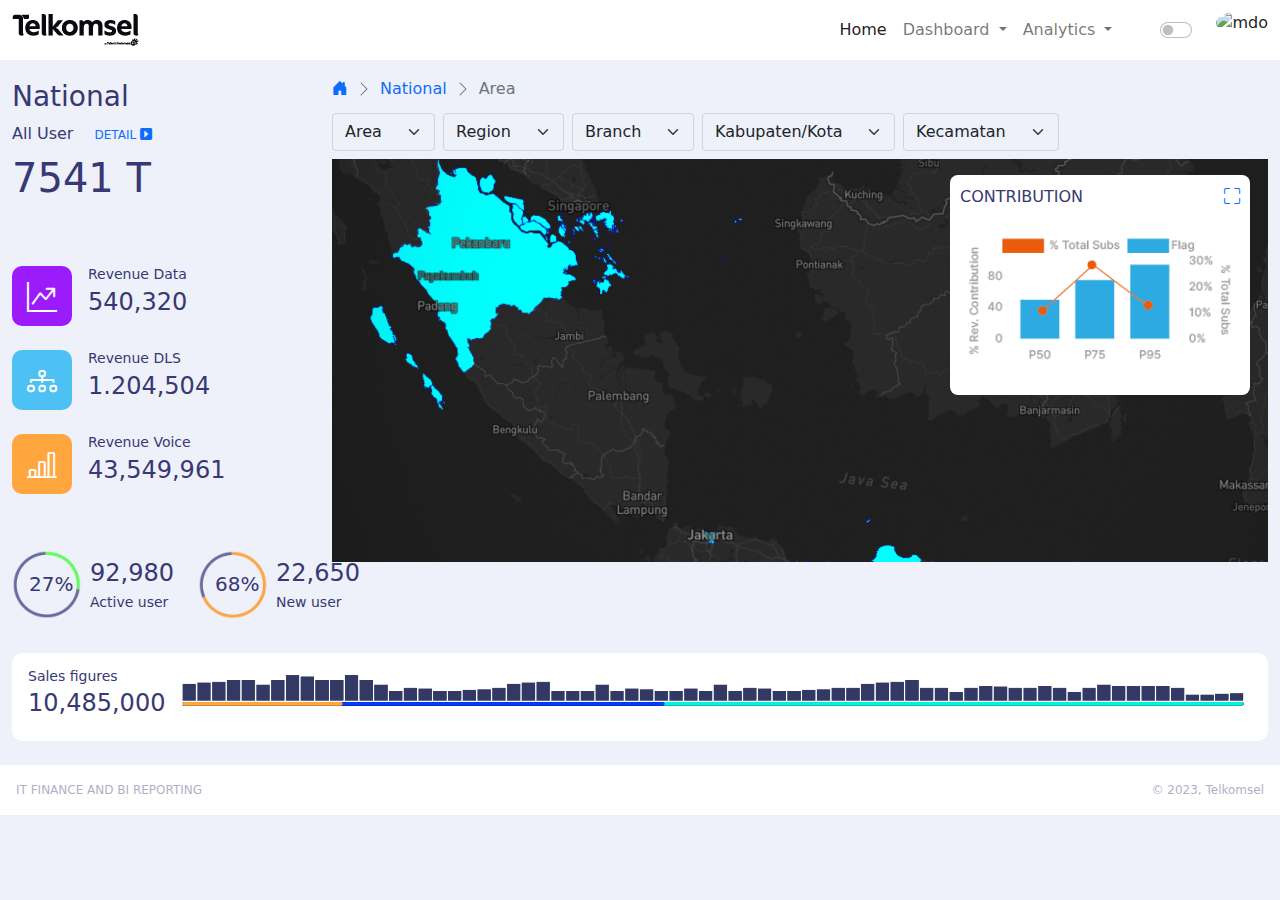
==== index.html @ 68d1e878 "add select" ====
<!DOCTYPE html>
<html lang="en">
  <head>
    <meta charset="UTF-8" />
    <meta http-equiv="X-UA-Compatible" content="IE=edge" />
    <meta name="viewport" content="width=device-width, initial-scale=1.0" />

    <!-- Favicon -->
    <link rel="shortcut icon" href="assets/media/image/favicon.png"/>

    <!-- Bootstrap 5 -->
    <link href="assets/css/bootstrap.min.css" rel="stylesheet"/>

    <!-- Bootstrap Icon -->
    <link rel="stylesheet" href="https://cdn.jsdelivr.net/npm/bootstrap-icons@1.10.5/font/bootstrap-icons.css">

    <!-- Custom css -->
    <link rel="stylesheet" href="assets/css/custom.css" />

    <title>HRC Dashboard - Telkomsel</title>
  </head>

  <body>

  <!-- Header & Navigation -->
  <div class="container-fluid px-0 main-header fixed-top">
  <nav class="navbar navbar-expand navbar-light bg-light" aria-label="navbar large">
    <div class="container-fluid d-grid gap-3 align-items-center" style="grid-template-columns: 1fr 2fr;">
      <div class="d-flex align-items-center col-lg-4 mb-2 mb-lg-0 link-body-emphasis text-decoration-none">
      <a class="navbar-brand" href="#">
        <img class="logo bg bg-dark putih" src="assets/images/tsel_logo-dark.png">
        <img class="logo bg bg-light hitam" src="assets/images/tsel_logo-light.png">
      </a>
    </div>
        <button
                  class="navbar-toggler"
                  type="button"
                  data-bs-toggle="collapse"
                  data-bs-target="#navbarNavDropdown"
                  aria-controls="navbarNavDropdown"
                  aria-expanded="false"
                  aria-label="Toggle navigation"
                >
                  <span class="navbar-toggler-icon"></span>
                </button>
        <div class="d-flex align-items-right">
        <div class="collapse navbar-collapse" id="navbarNavDropdown">
          <ul class="navbar-nav justify-content-end flex-grow-1 pe-3">
            <li class="nav-item">
              <a class="nav-link active" aria-current="page" href="#">Home</a>
            </li>
            <li class="nav-item dropdown">
              <a class="nav-link dropdown-toggle" href="#" role="button" data-bs-toggle="dropdown" aria-expanded="false">
               Dashboard
              </a>
              <ul class="dropdown-menu">
                <li><a class="dropdown-item" href="#">Dashboard Menu 01</a></li>
                <li><a class="dropdown-item" href="#">Dashboard Menu 02</a></li>
                <li><a class="dropdown-item" href="#">Dashboard Menu 03</a></li>
              </ul>
            </li>
            <li class="nav-item dropdown">
              <a class="nav-link dropdown-toggle" href="#" role="button" data-bs-toggle="dropdown" aria-expanded="false">
               Analytics
              </a>
              <ul class="dropdown-menu">
                <li><a class="dropdown-item" href="#">Analytics Menu 01</a></li>
                <li><a class="dropdown-item" href="#">Analytics Menu 02</a></li>
                <li><a class="dropdown-item" href="#">Analytics Menu 03</a></li>
              </ul>
            </li>
          </ul>
        </div>
        <div class="form-check form-switch ms-4 mt-2 me-3">
          <input
            class="form-check-input"
            type="checkbox"
            id="lightSwitch"
          />
        </div>
        <div class="flex-shrink-0 dropdown">
          <a href="#" class="d-block link-dark text-decoration-none dropdown-toggle my-dropdown-toggle" data-bs-toggle="dropdown" aria-expanded="false">
            <img src="https://github.com/mdo.png" alt="mdo" width="32" height="32" class="rounded-circle">
          </a>
          <ul class="dropdown-menu text-small shadow user-drop">
            <li><a class="dropdown-item" href="#">Settings</a></li>
            <li><a class="dropdown-item" href="#">Profile</a></li>
            <li><hr class="dropdown-divider"></li>
            <li><a class="dropdown-item" href="#">Sign out</a></li>
          </ul>
        </div>

        </div>
      </div>
      </nav>
    </div>

    <!-- Content -->
    <div class="container-fluid mt-5">
      <div class="row">

        <!-- left -->
        <div class="col-md-3">
          <div class="mb-5">
            <div class="mb-2"><h3>National</h3></div>
            <div>All User
              <span class="ms-3 detail-link text-uppercase text-muted"><a href="#">detail <i class="bi bi-caret-right-square-fill"></i></span></a></span>
            </div>
            <div class="mt-2"><h1>7541 T</h1></div>
          </div>

          <div>
            <div class="d-flex align-items-center text-body-secondary pt-3 mb-2">
              <div  class="b-icon-purple">
                <i class="bi bi-graph-up-arrow"></i>
              </div>
              <div class="ms-3 ">
              <p class="mb-1 small lh-sm">
               Revenue Data
              </p>
              <span class="d-block text-gray-dark">
                <h4>540,320</h4>
              </span>
              </div>
            </div>

            <div class="d-flex align-items-center text-body-secondary pt-3 mb-2">
              <div  class="b-icon-lightblue">
                <i class="bi bi-diagram-3"></i>
              </div>
              <div class="ms-3 ">
              <p class="mb-1 small lh-sm">
               Revenue DLS
              </p>
              <span class="d-block text-gray-dark">
                <h4>1.204,504</h4>
              </span>
              </div>
            </div>

            <div class="d-flex align-items-center text-body-secondary pt-3 mb-2">
              <div  class="b-icon-orange">
                <i class="bi bi-bar-chart-line"></i>
              </div>
              <div class="ms-3 ">
              <p class="mb-1 small lh-sm">
               Revenue Voice
              </p>
              <span class="d-block text-gray-dark">
                <h4>43,549,961</h4>
              </span>
              </div>
            </div>

            <!-- chart class masih inline karena nanti di repllace sama chart.js ya -->
            <div class="d-inline-flex align-items-center text-body-secondary pt-5">
              <div class="d-flex">
                <div class="cw-70">
                  <div>
                  <img src="assets/images/bg-pie01.png" width="100%">
                  </div>
                  <div style="position: relative; top: -50px; left: 17px; font-size: 20px;">
                  27%
                </div>
                </div>
                <div class="ms-2 mt-2"><h4 class="mb-1 lh-sm">92,980</h4> <p class="small">Active user</p></div>
              </div>
              <div class="d-flex ms-4">
                <div class="cw-70">
                  <div>
                  <img src="assets/images/bg-pie02.png" width="100%">
                  </div>
                  <div style="position: relative; top: -50px; left: 17px; font-size: 20px;">
                    68%
                </div>
                </div>
                <div class="ms-2 mt-2"><h4 class="mb-1 lh-sm">22,650</h4> <p class="small">New user</p></div>
              </div>
            </div>

          </div>

        </div>

        <!-- right -->
        <div class="col-md-9">
          <div class="mt-0">
            <nav aria-label="breadcrumb">
              <ol class="breadcrumb breadcrumb-chevron">
                <li class="breadcrumb-item">
                  <a class="link-body-emphasis" href="#">
                    <i class="bi bi-house-door-fill"></i>
                  </a>
                </li>
                <li class="breadcrumb-item">
                  <a class="link-body-emphasis fw-semibold text-decoration-none" href="#">National</a>
                </li>
                <li class="breadcrumb-item active" aria-current="page">
                  Area
                </li>
              </ol>
            </nav>
          </div>
          <div>
            <!-- Select Filter-->
            <div class="d-inline-flex mb-2">
                  <div class="ms-0">
                  <select class="form-select bg-dark" id="selectArea">
                      <option>Area</option>
                      <option>Area 1</option>
                      <option>Area 2</option>
                      <option>Area 3</option>
                      <option>Area 4</option>
                  </select>
                  </div>
                  <div class="ms-2">
                    <select class="form-select bg-dark" id="selectRegion">
                        <option>Region</option>
                        <option>Region 1</option>
                        <option>Region 2</option>
                        <option>Region 3</option>
                        <option>Region 4</option>
                    </select>
                    </div>
                  <div class="ms-2">
                  <select class="form-select bg-dark" id="selectBranch">
                      <option>Branch</option>
                      <option>Branch 1</option>
                      <option>Branch 2</option>
                      <option>Branch 3</option>
                      <option>Branch 4</option>
                  </select>
                  </div>
                  <div class="ms-2">
                    <select class="form-select bg-dark" id="selectKabupaten">
                        <option>Kabupaten/Kota</option>
                        <option>Kabupaten/Kota 1</option>
                        <option>Kabupaten/Kota 2</option>
                        <option>Kabupaten/Kota 3</option>
                        <option>Kabupaten/Kota 4</option>
                    </select>
                    </div>
                  <div class="ms-2">
                  <select class="form-select bg-dark" id="selectKecamatan">
                      <option>Kecamatan</option>
                      <option>Kecamatan 1</option>
                      <option>Kecamatan 2</option>
                      <option>Kecamatan 3</option>
                      <option>Kecamatan 4</option>
                  </select>
                  </div>
            </div>
            <div>
            <img src="assets/images/map-example.jpg" width="100%" >
            </div>
            
            <div class="card-over-map bg bg-dark">
              <div class="d-flex justify-content-between mb-3">
                  <div>
                    CONTRIBUTION
                  </div>
                  <div>
                      <a href="#" data-bs-toggle="modal" data-bs-target="#viewpopup">
                        <i class="bi bi-fullscreen"></i>
                      </a>
                  </div>
              </div>
              <div>
              <img src="assets/images/chart-contribution-01.png" style="width: 100%;">
              </div>
          </div>
          </div>
        </div>

        <!-- bottom -->
        <div class="col-md-12">
          <div class="d-flex mt-4 px-3 box bg-dark">
            <div>
              <p class="mb-1 small lh-sm">
               Sales figures
              </p>
              <span class="d-block text-gray-dark">
                <h4>10,485,000</h4>
            </div>
            <div class="ms-2">
              <img src="assets/images/bg-bar01.png" width="100%">
            </div>
          </div>
        </div>
      </div>
    </div>

    <!--Footer -->
      <div class="container-fluid px-0 footer-bg bg-dark">
        <footer class="d-flex flex-wrap justify-content-between align-items-center px-3 py-3 my-4">
          <div class="col-md-4 d-flex align-items-center">
            <span class="mb-3 mb-md-0 small copyright-text">IT FINANCE AND BI REPORTING</span>
          </div>
          <div class="col-md-4 justify-content-end d-flex">
            <span class="mb-3 mb-md-0 small copyright-text">&copy; 2023, Telkomsel</span>
          </div>
        </footer>
      </div>

      <!-- popup content contribution -->
      <div class="modal" id="viewpopup">
        <div class="modal-dialog modal-dialog-centered">
          <div class="modal-content">
      
            <!-- Modal Header -->
            <div class="modal-header bg bg-dark fs-2">
              <h4 class="modal-title">CONTRIBUTION</h4>
              <a href="#" data-bs-dismiss="modal" class="text-muted"><i class="bi bi-x-circle"></i></a>
            </div>
      
            <!-- Modal body -->
            <div class="modal-body bg bg-dark">
              <img src="assets/images/chart-contribution-01.png" style="width: 100%;">
            </div>
      
          </div>
        </div>
      </div>



    <!-- Bootstrap bundle -->
    <script src="assets/js/bootstrap.bundle.min.js"></script>

    <!-- Light Switch -->
    <script src="assets/js/switch.js"></script>
  </body>
</html>
---- assets/css/custom.css ----
#lightSwitch {
  transform: scale(1);
}

.text-dark {
  color: #383874 !important;
}

.detail-link {
  font-size: 12px;
}

.detail-link a {
  text-decoration: none !important;
}

.bg.bg-light {
  background-color: #ffffff !important;
  color: #383874;
}

.bg.bg-dark {
  background-color: #191932  !important;
  color: #ffffff;
}


.logo.bg-light.putih {
  display: none;
  background-color: #191932 !important;
}

.logo.bg-dark.hitam {
  display: none;
  background-color: #ffffff !important;
}

.box.bg-light {
  background-color: #ffffff !important;
  border-radius: 10px;
  padding: 15px;
  color: #383874;
}

.box.bg-dark {
  background-color: #191932 !important;
  border-radius: 10px;
  padding: 15px;
  color: #ffffff;
}

.main-header .navbar-light {
  background: #ffffff !important;
}

.main-header .navbar-dark {
  background: #191932 !important;
}

.mt-5 {
  margin-top: 80px !important;
}

.bg-dark {
  background-color: #05050F !important;
}

.bg-light {
  background-color: #EEF0FA !important;
}

.my-dropdown-toggle::after {
  content: none;
}

.map-container {
  max-height: 230px;
}

.form-select.bg-dark {
  border-color: #383874 !important;
  color: #ffffff;
}

.modal-header {
  border-bottom: 1px #393B4C;
}

.modal {
  background-color: rgba(0,0,0,0.4);
}

.card-over-map {
  width: 300px;
  height: 220px;
  position: absolute;
  padding: 10px;
  border-color: #393B4C;
  border-radius: 8px;
  right: 30px;
  top: 175px;
}

.user-drop {
  min-width: 9rem;
  margin-left: -110px;
}

.breadcrumb-chevron {
  --bs-breadcrumb-divider: url("data:image/svg+xml,%3Csvg xmlns='http://www.w3.org/2000/svg' width='16' height='16' fill='%236c757d'%3E%3Cpath fill-rule='evenodd' d='M4.646 1.646a.5.5 0 0 1 .708 0l6 6a.5.5 0 0 1 0 .708l-6 6a.5.5 0 0 1-.708-.708L10.293 8 4.646 2.354a.5.5 0 0 1 0-.708z'/%3E%3C/svg%3E");
  gap: .5rem;
}
.breadcrumb-chevron .breadcrumb-item {
  display: flex;
  gap: inherit;
  align-items: center;
  padding-left: 0;
  line-height: 1;
}
.breadcrumb-chevron .breadcrumb-item::before {
  gap: inherit;
  float: none;
  width: 1rem;
  height: 1rem;
}

.breadcrumb-custom .breadcrumb-item {
  position: relative;
  flex-grow: 1;
  padding: .75rem 3rem;
}
.breadcrumb-custom .breadcrumb-item::before {
  display: none;
}
.breadcrumb-custom .breadcrumb-item::after {
  position: absolute;
  top: 50%;
  right: -25px;
  z-index: 1;
  display: inline-block;
  width: 50px;
  height: 50px;
  margin-top: -25px;
  content: "";
  background-color: var(--bs-tertiary-bg);
  border-top-right-radius: .5rem;
  box-shadow: 1px -1px var(--bs-border-color);
  transform: scale(.707) rotate(45deg);
}
.breadcrumb-custom .breadcrumb-item:first-child {
  padding-left: 1.5rem;
}
.breadcrumb-custom .breadcrumb-item:last-child {
  padding-right: 1.5rem;
}
.breadcrumb-custom .breadcrumb-item:last-child::after {
  display: none;
}

.b-icon-purple {
  width: 60px;
  height: 60px;
  background: #9B1BFA;
  padding: 10px;
  border-radius: 10px;
  font-size: 30px;
  text-align: center;
  color: #ffffff;
}

.b-icon-lightblue {
  width: 60px;
  height: 60px;
  background: #4DC0F4;
  padding: 10px;
  border-radius: 10px;
  font-size: 30px;
  text-align: center;
  color: #ffffff;
}

.b-icon-orange {
  width: 60px;
  height: 60px;
  background: #FFA63F;
  padding: 10px;
  border-radius: 10px;
  font-size: 30px;
  text-align: center;
  color: #ffffff;
}

.cw-70 {
  width: 70px;
  height: 70px;
}

.footer-bg.bg-light {
  background-color: #ffffff !important;
  color: #383874;
}

.footer-bg.bg-dark {
  background-color: #191932  !important;
  color: #ffffff;
}

.copyright-text {
  font-size: 12px;
  opacity: 0.4;
}
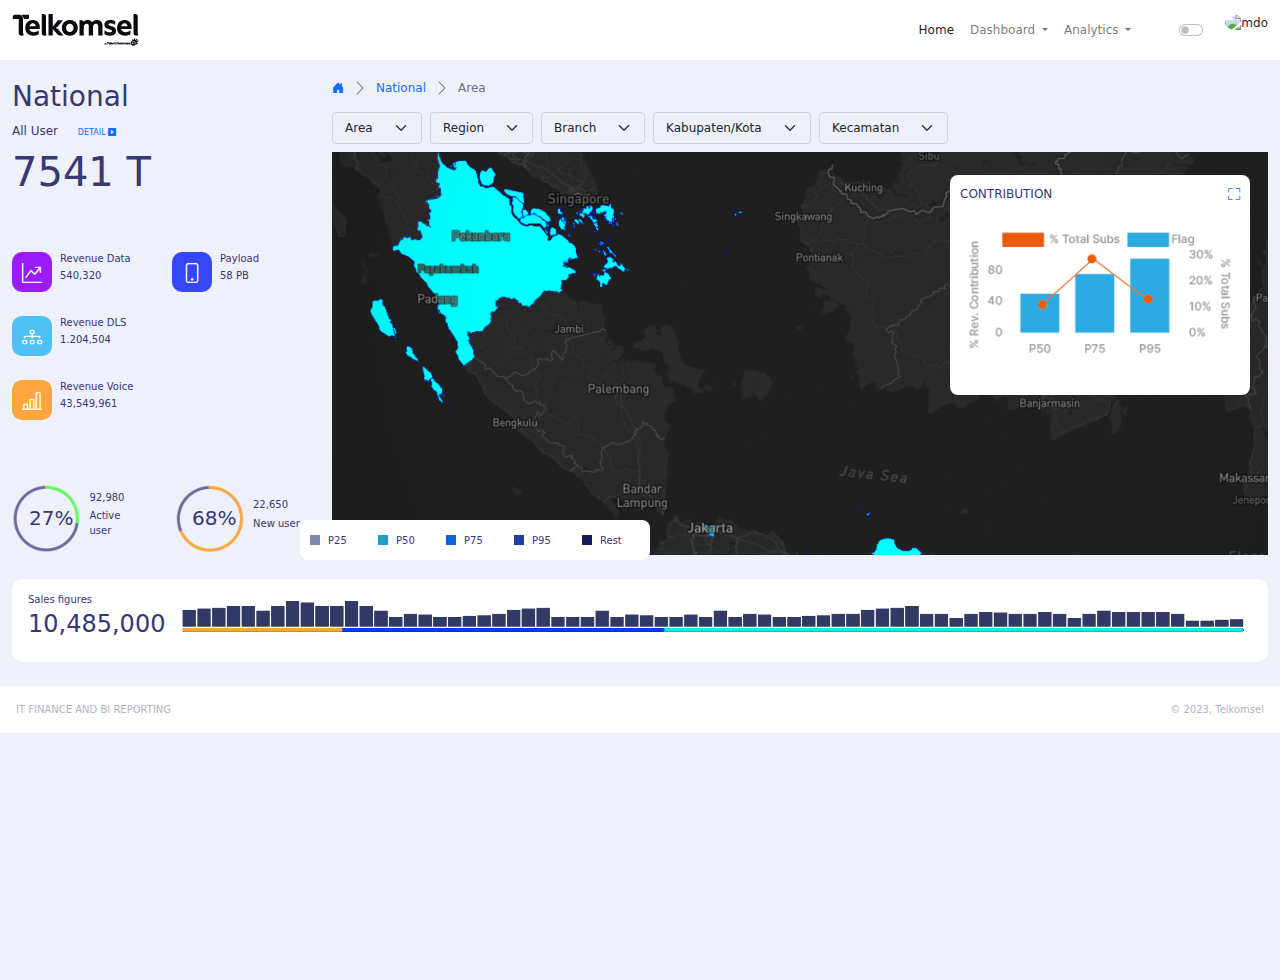
==== commit 116fb57e: "update index" ====
--- a/index.html
+++ b/index.html
@@ -6,13 +6,13 @@
     <meta name="viewport" content="width=device-width, initial-scale=1.0" />
 
     <!-- Favicon -->
-    <link rel="shortcut icon" href="assets/media/image/favicon.png"/>
+    <link rel="shortcut icon" href="assets/images/favicon.png"/>
 
     <!-- Bootstrap 5 -->
     <link href="assets/css/bootstrap.min.css" rel="stylesheet"/>
 
     <!-- Bootstrap Icon -->
-    <link rel="stylesheet" href="https://cdn.jsdelivr.net/npm/bootstrap-icons@1.10.5/font/bootstrap-icons.css">
+    <link rel="stylesheet" href="assets/css/bootstrap-icons.css">
 
     <!-- Custom css -->
     <link rel="stylesheet" href="assets/css/custom.css" />
@@ -100,7 +100,7 @@
       <div class="row">
 
         <!-- left -->
-        <div class="col-md-3">
+        <div class="col-lg-3 col-md-4">
           <div class="mb-5">
             <div class="mb-2"><h3>National</h3></div>
             <div>All User
@@ -109,52 +109,76 @@
             <div class="mt-2"><h1>7541 T</h1></div>
           </div>
 
-          <div>
-            <div class="d-flex align-items-center text-body-secondary pt-3 mb-2">
-              <div  class="b-icon-purple">
-                <i class="bi bi-graph-up-arrow"></i>
-              </div>
-              <div class="ms-3 ">
-              <p class="mb-1 small lh-sm">
-               Revenue Data
-              </p>
-              <span class="d-block text-gray-dark">
-                <h4>540,320</h4>
-              </span>
-              </div>
-            </div>
-
-            <div class="d-flex align-items-center text-body-secondary pt-3 mb-2">
-              <div  class="b-icon-lightblue">
-                <i class="bi bi-diagram-3"></i>
-              </div>
-              <div class="ms-3 ">
-              <p class="mb-1 small lh-sm">
-               Revenue DLS
-              </p>
-              <span class="d-block text-gray-dark">
-                <h4>1.204,504</h4>
-              </span>
-              </div>
-            </div>
-
-            <div class="d-flex align-items-center text-body-secondary pt-3 mb-2">
-              <div  class="b-icon-orange">
-                <i class="bi bi-bar-chart-line"></i>
-              </div>
-              <div class="ms-3 ">
-              <p class="mb-1 small lh-sm">
-               Revenue Voice
-              </p>
-              <span class="d-block text-gray-dark">
-                <h4>43,549,961</h4>
-              </span>
-              </div>
-            </div>
-
+              <div class="row">
+                <div class="col-md-6">
+                
+                <div class="d-flex align-items-center text-body-secondary pt-2 mb-3">
+                  <div  class="b-icon-purple">
+                    <i class="bi bi-graph-up-arrow"></i>
+                  </div>
+                  <div class="ms-2 ">
+                  <p class="mb-1 small lh-sm">
+                   Revenue Data
+                  </p>
+                  <span class="d-block text-gray-dark">
+                    <h5>540,320</h5>
+                  </span>
+                  </div>
+                </div>
+    
+                <div class="d-flex align-items-center text-body-secondary pt-2 mb-3">
+                  <div  class="b-icon-lightblue">
+                    <i class="bi bi-diagram-3"></i>
+                  </div>
+                  <div class="ms-2 ">
+                  <p class="mb-1 small lh-sm">
+                   Revenue DLS
+                  </p>
+                  <span class="d-block text-gray-dark">
+                    <h5>1.204,504</h5>
+                  </span>
+                  </div>
+                </div>
+    
+                <div class="d-flex align-items-center text-body-secondary pt-2 mb-3">
+                  <div  class="b-icon-orange">
+                    <i class="bi bi-bar-chart-line"></i>
+                  </div>
+                  <div class="ms-2 ">
+                  <p class="mb-1 small lh-sm">
+                   Revenue Voice
+                  </p>
+                  <span class="d-block text-gray-dark">
+                    <h5>43,549,961</h5>
+                  </span>
+                  </div>
+                </div>
+
+                </div>
+
+                <div class="col-md-6">
+
+                <div class="d-flex align-items-center text-body-secondary pt-2 mb-3">
+                  <div  class="b-icon-blue">
+                    <i class="bi bi-phone"></i>
+                  </div>
+                  <div class="ms-2 ">
+                  <p class="mb-1 small lh-sm">
+                   Payload
+                  </p>
+                  <span class="d-block text-gray-dark">
+                    <h5>58 PB</h5>
+                  </span>
+                  </div>
+                </div>
+
+              </div>
+
+              </div>
+            
+            <div class="rev-content pt-5">
             <!-- chart class masih inline karena nanti di repllace sama chart.js ya -->
-            <div class="d-inline-flex align-items-center text-body-secondary pt-5">
-              <div class="d-flex">
+              <div class="d-flex align-items-center text-body-secondary ">
                 <div class="cw-70">
                   <div>
                   <img src="assets/images/bg-pie01.png" width="100%">
@@ -163,9 +187,9 @@
                   27%
                 </div>
                 </div>
-                <div class="ms-2 mt-2"><h4 class="mb-1 lh-sm">92,980</h4> <p class="small">Active user</p></div>
-              </div>
-              <div class="d-flex ms-4">
+                <div class="ms-2 mt-2"><h5 class="mb-1 lh-sm">92,980</h5> <p class="small">Active user</p></div>
+              </div>
+              <div class="d-flex align-items-center text-body-secondary">
                 <div class="cw-70">
                   <div>
                   <img src="assets/images/bg-pie02.png" width="100%">
@@ -174,16 +198,15 @@
                     68%
                 </div>
                 </div>
-                <div class="ms-2 mt-2"><h4 class="mb-1 lh-sm">22,650</h4> <p class="small">New user</p></div>
-              </div>
-            </div>
+                <div class="ms-2 mt-2"><h5 class="mb-1 lh-sm">22,650</h5> <p class="small">New user</p></div>
+              </div>
 
           </div>
 
         </div>
 
         <!-- right -->
-        <div class="col-md-9">
+        <div class="col-lg-9 col-md-8">
           <div class="mt-0">
             <nav aria-label="breadcrumb">
               <ol class="breadcrumb breadcrumb-chevron">
@@ -254,6 +277,7 @@
             <img src="assets/images/map-example.jpg" width="100%" >
             </div>
             
+            <!-- chart overlay -->
             <div class="card-over-map bg bg-dark">
               <div class="d-flex justify-content-between mb-3">
                   <div>
@@ -268,7 +292,37 @@
               <div>
               <img src="assets/images/chart-contribution-01.png" style="width: 100%;">
               </div>
-          </div>
+            </div>
+
+            <!-- legend map -->
+            <div class="legend-map legend-content bg bg-dark">
+              <div class="d-flex align-items-center text-body-secondary">
+                <div  class="legend-box-color" style="background-color: #8088ad;">
+                </div>
+                <span class="legend-text ms-2">P25</span>
+              </div>
+              <div class="d-flex align-items-center text-body-secondary">
+                <div  class="legend-box-color" style="background-color: #1d9fc9;">
+                </div>
+                <span class="legend-text ms-2">P50</span>
+              </div>
+              <div class="d-flex align-items-center text-body-secondary">
+                <div  class="legend-box-color" style="background-color: #1062da;">
+                </div>
+                <span class="legend-text ms-2">P75</span>
+              </div>
+              <div class="d-flex align-items-center text-body-secondary">
+                <div  class="legend-box-color" style="background-color: #263da7;">
+                </div>
+                <span class="legend-text ms-2">P95</span>
+              </div>
+              <div class="d-flex align-items-center text-body-secondary">
+                <div  class="legend-box-color" style="background-color: #131f54;">
+                </div>
+                <span class="legend-text ms-2">Rest</span>
+              </div>
+            </div>
+
           </div>
         </div>
 
--- a/assets/css/custom.css
+++ b/assets/css/custom.css
@@ -1,3 +1,16 @@
+html, body, .container{
+  height: 100%;
+}
+
+.small {
+  font-size: 12px;
+}
+
+.login-form {
+  width: 350px;
+  padding: 2rem 1rem 1rem;
+}
+
 #lightSwitch {
   transform: scale(1);
 }
@@ -99,6 +112,36 @@
   border-radius: 8px;
   right: 30px;
   top: 175px;
+}
+
+.legend-map {
+  width: 350px;
+  height: 40px;
+  position: absolute;
+  padding: 10px;
+  border-color: #393B4C;
+  border-radius: 8px;
+  right: 880px;
+  top: 630px;
+}
+
+.legend-content {
+  display: grid;
+  -webkit-box-pack: justify;
+  -ms-flex-pack: justify;
+  justify-content: space-between;
+  grid-gap: 10px;
+  grid-template-columns: 1fr 1fr 1fr 1fr 1fr;
+  margin: 0 auto;
+}
+
+.legend-box-color {
+  width: 10px;
+  height: 10px;
+}
+
+.legend-text {
+  font-size: 12px;
 }
 
 .user-drop {
@@ -157,6 +200,16 @@
   display: none;
 }
 
+.rev-content {
+  display: grid;
+  -webkit-box-pack: justify;
+  -ms-flex-pack: justify;
+  justify-content: space-between;
+  grid-gap: 30px;
+  grid-template-columns: 1fr 1fr;
+  margin: 0 auto;
+}
+
 .b-icon-purple {
   width: 60px;
   height: 60px;
@@ -190,6 +243,17 @@
   color: #ffffff;
 }
 
+.b-icon-blue {
+  width: 60px;
+  height: 60px;
+  background: #3547F9;
+  padding: 10px;
+  border-radius: 10px;
+  font-size: 30px;
+  text-align: center;
+  color: #ffffff;
+}
+
 .cw-70 {
   width: 70px;
   height: 70px;
@@ -210,3 +274,88 @@
   opacity: 0.4;
 }
 
+@media only screen and (max-width: 1366px) {
+  body {
+    font-size: 12px;
+  }
+  h5 {
+    font-size:x-small;
+  }
+  .small {
+    font-size: 10px;
+  }
+  .form-select {
+    font-size: 12px;
+  }
+  .detail-link {
+    font-size: 8px;
+  }
+  .b-icon-purple {
+    width: 40px;
+    height: 40px;
+    padding: 7px;
+    font-size: 20px;
+  }
+  
+  .b-icon-lightblue {
+    width: 40px;
+    height: 40px;
+    padding: 7px;
+    font-size: 20px;
+  }
+  
+  .b-icon-orange {
+    width: 40px;
+    height: 40px;
+    padding: 7px;
+    font-size: 20px;
+  }
+  
+  .b-icon-blue {
+    width: 40px;
+    height: 40px;
+    padding: 7px;
+    font-size: 20px;
+  }
+  .legend-map {
+    right: 630px;
+    top: 520px;
+  }
+  .legend-text {
+    font-size: 10px;
+  }
+  
+}
+
+@media only screen and (max-width: 1200px) {
+  body, a {
+    font-size: 10px;
+  }
+  .small {
+    font-size: 8px;
+  }
+  .form-select {
+    font-size: 10px;
+  }
+  h5 {
+    font-size:16px;
+  }
+  .detail-link {
+    font-size: 6px;
+  }
+  .rev-content {
+    grid-template-columns: 1fr;
+  }
+  .legend-map {
+    width: 300px;
+    height: 35px;
+    right: 515px;
+    top: 455px;
+  }
+  .legend-text {
+    font-size: 8px;
+  }
+  
+}
+
+
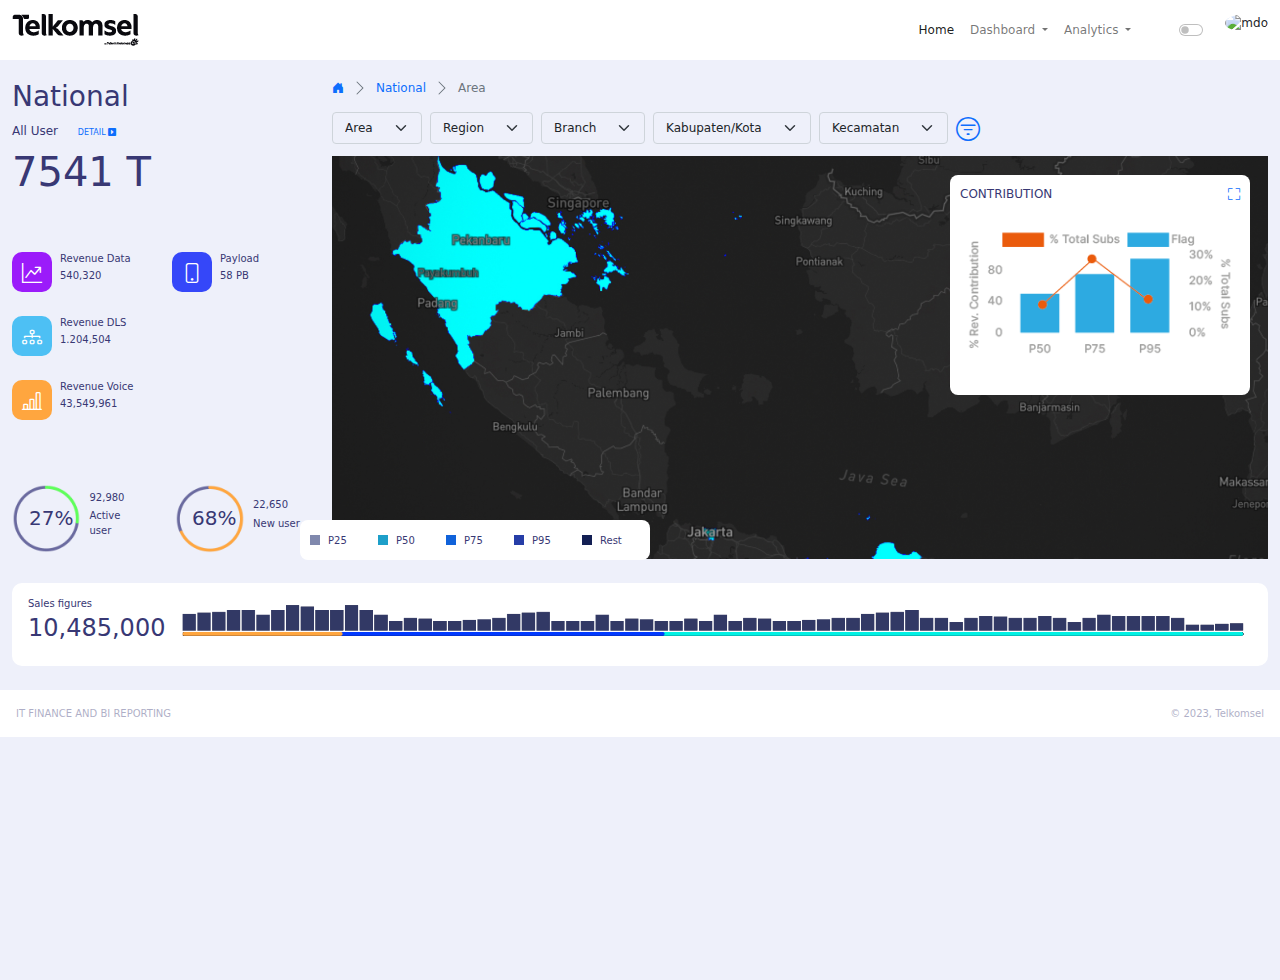
==== commit 746c873c: "add advanced filter" ====
--- a/index.html
+++ b/index.html
@@ -13,6 +13,9 @@
 
     <!-- Bootstrap Icon -->
     <link rel="stylesheet" href="assets/css/bootstrap-icons.css">
+
+    <!-- Daterangepicker -->
+    <link rel="stylesheet" href="assets/js/datepicker/daterangepicker.css" type="text/css">
 
     <!-- Custom css -->
     <link rel="stylesheet" href="assets/css/custom.css" />
@@ -272,6 +275,10 @@
                       <option>Kecamatan 4</option>
                   </select>
                   </div>
+                  <div class="ms-2">
+                    <a href="#" data-bs-toggle="modal" data-bs-target="#viewfilter"><i class="bi bi-filter-circle add-query"></i></a>
+                  </div>
+
             </div>
             <div>
             <img src="assets/images/map-example.jpg" width="100%" >
@@ -376,10 +383,62 @@
         </div>
       </div>
 
+      <!-- popup advance filter -->
+      <div class="modal form-query" data-bs-backdrop="static" data-bs-keyboard="false" id="viewfilter">
+        <div class="modal-dialog modal-lg">
+          <div class="modal-content">
+      
+            <!-- Modal Header -->
+            <div class="modal-header bg bg-dark fs-2">
+              <h5 class="modal-title">Advance Filter</h5>
+              <a href="#" data-bs-dismiss="modal" class="text-muted"><i class="bi bi-x-circle"></i></a>
+            </div>
+      
+            <!-- Modal body -->
+            <div class="d-inline-flex modal-body bg bg-dark">
+              <div class="ms-3">
+                <select class="form-select bg bg-dark" id="selectDailyMonthly">
+                    <option>Daily/Monthly</option>
+                    <option>Daily</option>
+                    <option>Monthly</option>
+                </select>
+              </div>
+              <div class="ms-3">
+                <input name="single-date-picker" class="form-control bg bg-dark" type="date" />
+                <span id="startDateSelected"></span>
+              </div>
+              <div class="ms-3">
+                  <select class="form-select bg bg-dark" id="selectCustomerBase">
+                      <option>Customer Segmen Base</option>
+                      <option>Customer Segmen Base 1</option>
+                      <option>Customer Segmen Base 2</option>
+                      <option>Customer Segmen Base 3</option>
+                      <option>Customer Segmen Base 4</option>
+                  </select>
+              </div>
+              <div class="ms-3">
+                      <select class="form-select bg bg-dark" id="selectBrand">
+                          <option>Brand</option>
+                          <option>Brand 1</option>
+                          <option>Brand 2</option>
+                          <option>Brand 3</option>
+                          <option>Brand 4</option>
+                      </select>
+                      </div>
+            </div>
+
+          </div>
+        </div>
+      </div>
+
 
 
     <!-- Bootstrap bundle -->
     <script src="assets/js/bootstrap.bundle.min.js"></script>
+
+    <!-- Datepicker -->
+   <script src="assets/js/datepicker/daterangepicker.js"></script>
+   <script src="assets/js/datepicker/datepicker.js"></script>
 
     <!-- Light Switch -->
     <script src="assets/js/switch.js"></script>
--- a/assets/js/datepicker/daterangepicker.css
+++ b/assets/js/datepicker/daterangepicker.css
@@ -0,0 +1 @@
+.daterangepicker{position:absolute;color:inherit;background-color:#fff;border-radius:4px;border:1px solid #ddd;width:278px;max-width:none;padding:0;margin-top:7px;top:100px;left:20px;z-index:3001;display:none;font-family:arial;font-size:15px;line-height:1em}.daterangepicker:after,.daterangepicker:before{position:absolute;display:inline-block;content:''}.daterangepicker:before{top:-7px;border-right:7px solid transparent;border-left:7px solid transparent;border-bottom:7px solid #ccc}.daterangepicker:after{top:-6px;border-right:6px solid transparent;border-bottom:6px solid #fff;border-left:6px solid transparent}.daterangepicker.opensleft:before{right:9px}.daterangepicker.opensleft:after{right:10px}.daterangepicker.openscenter:after,.daterangepicker.openscenter:before{left:0;right:0;width:0;margin-left:auto;margin-right:auto}.daterangepicker.opensright:before{left:9px}.daterangepicker.opensright:after{left:10px}.daterangepicker.drop-up{margin-top:-7px}.daterangepicker.drop-up:before{top:initial;bottom:-7px;border-bottom:initial;border-top:7px solid #ccc}.daterangepicker.drop-up:after{top:initial;bottom:-6px;border-bottom:initial;border-top:6px solid #fff}.daterangepicker.single .daterangepicker .ranges,.daterangepicker.single .drp-calendar{float:none}.daterangepicker.single .drp-selected{display:none}.daterangepicker.show-calendar .drp-buttons,.daterangepicker.show-calendar .drp-calendar{display:block}.daterangepicker.auto-apply .drp-buttons{display:none}.daterangepicker .drp-calendar{display:none;max-width:270px}.daterangepicker .drp-calendar.left{padding:8px 0 8px 8px}.daterangepicker .drp-calendar.right{padding:8px}.daterangepicker .drp-calendar.single .calendar-table{border:none}.daterangepicker .calendar-table .next span,.daterangepicker .calendar-table .prev span{color:#fff;border:solid #000;border-width:0 2px 2px 0;border-radius:0;display:inline-block;padding:3px}.daterangepicker .calendar-table .next span{transform:rotate(-45deg);-webkit-transform:rotate(-45deg)}.daterangepicker .calendar-table .prev span{transform:rotate(135deg);-webkit-transform:rotate(135deg)}.daterangepicker .calendar-table td,.daterangepicker .calendar-table th{text-align:center;vertical-align:middle;min-width:32px;width:32px;height:24px;line-height:24px;font-size:12px;border-radius:4px;border:1px solid transparent;white-space:nowrap;cursor:pointer}.daterangepicker .calendar-table{border:1px solid #fff;border-radius:4px;background-color:#fff}.daterangepicker .calendar-table table{width:100%;margin:0;border-spacing:0;border-collapse:collapse}.daterangepicker td.available:hover,.daterangepicker th.available:hover{background-color:#eee;border-color:transparent;color:inherit}.daterangepicker td.week,.daterangepicker th.week{font-size:80%;color:#ccc}.daterangepicker td.off,.daterangepicker td.off.end-date,.daterangepicker td.off.in-range,.daterangepicker td.off.start-date{background-color:#fff;border-color:transparent;color:#999}.daterangepicker td.in-range{background-color:#ebf4f8;border-color:transparent;color:#000;border-radius:0}.daterangepicker td.start-date{border-radius:4px 0 0 4px}.daterangepicker td.end-date{border-radius:0 4px 4px 0}.daterangepicker td.start-date.end-date{border-radius:4px}.daterangepicker td.active,.daterangepicker td.active:hover{background-color:#357ebd;border-color:transparent;color:#fff}.daterangepicker th.month{width:auto}.daterangepicker option.disabled,.daterangepicker td.disabled{color:#999;cursor:not-allowed;text-decoration:line-through}.daterangepicker select.monthselect,.daterangepicker select.yearselect{font-size:12px;padding:1px;height:auto;margin:0;cursor:default}.daterangepicker select.monthselect{margin-right:2%;width:56%}.daterangepicker select.yearselect{width:40%}.daterangepicker select.ampmselect,.daterangepicker select.hourselect,.daterangepicker select.minuteselect,.daterangepicker select.secondselect{width:50px;margin:0 auto;background:#eee;border:1px solid #eee;padding:2px;outline:0;font-size:12px}.daterangepicker .calendar-time{text-align:center;margin:4px auto 0;line-height:30px;position:relative}.daterangepicker .calendar-time select.disabled{color:#ccc;cursor:not-allowed}.daterangepicker .drp-buttons{clear:both;text-align:right;padding:8px;border-top:1px solid #ddd;display:none;line-height:12px;vertical-align:middle}.daterangepicker .drp-selected{display:inline-block;font-size:12px;padding-right:8px}.daterangepicker .drp-buttons .btn{margin-left:8px;font-size:12px;font-weight:700;padding:4px 8px}.daterangepicker.show-ranges .drp-calendar.left{border-left:1px solid #ddd}.daterangepicker .ranges{float:none;text-align:left;margin:0}.daterangepicker.show-calendar .ranges{margin-top:8px}.daterangepicker .ranges ul{list-style:none;margin:0 auto;padding:0;width:100%}.daterangepicker .ranges li{font-size:12px;padding:8px 12px;cursor:pointer}.daterangepicker .ranges li:hover{background-color:#eee}.daterangepicker .ranges li.active{background-color:#08c;color:#fff}@media (min-width:564px){.daterangepicker.ltr .drp-calendar.right .calendar-table,.daterangepicker.rtl .drp-calendar.left .calendar-table{border-left:none;border-top-left-radius:0;border-bottom-left-radius:0}.daterangepicker.ltr .drp-calendar.left .calendar-table,.daterangepicker.rtl .drp-calendar.right .calendar-table{border-right:none;border-top-right-radius:0;border-bottom-right-radius:0}.daterangepicker{width:auto}.daterangepicker .ranges ul{width:140px}.daterangepicker.single .ranges ul{width:100%}.daterangepicker.single .drp-calendar.left{clear:none}.daterangepicker.single.ltr .drp-calendar,.daterangepicker.single.ltr .ranges{float:left}.daterangepicker.single.rtl .drp-calendar,.daterangepicker.single.rtl .ranges{float:right}.daterangepicker.ltr{direction:ltr;text-align:left}.daterangepicker.ltr .drp-calendar.left{clear:left;margin-right:0}.daterangepicker.ltr .drp-calendar.left .calendar-table{padding-right:8px}.daterangepicker.ltr .drp-calendar.right{margin-left:0}.daterangepicker.ltr .drp-calendar,.daterangepicker.ltr .ranges{float:left}.daterangepicker.rtl{direction:rtl;text-align:right}.daterangepicker.rtl .drp-calendar.left{clear:right;margin-left:0}.daterangepicker.rtl .drp-calendar.left .calendar-table{padding-left:12px}.daterangepicker.rtl .drp-calendar.right{margin-right:0}.daterangepicker.rtl .drp-calendar,.daterangepicker.rtl .ranges{text-align:right;float:right}}@media (min-width:730px){.daterangepicker .ranges{width:auto}.daterangepicker.ltr .ranges{float:left}.daterangepicker.rtl .ranges{float:right}.daterangepicker .drp-calendar.left{clear:none!important}}--- a/assets/css/custom.css
+++ b/assets/css/custom.css
@@ -90,7 +90,24 @@
   max-height: 230px;
 }
 
+input[type="date"]::-webkit-calendar-picker-indicator {
+  cursor: pointer;
+  border-radius: 4px;
+  margin-right: 2px;
+  opacity: 0.6;
+  filter: invert(0.8);
+}
+
+input[type="date"]::-webkit-calendar-picker-indicator:hover {
+  opacity: 1;
+}
+
 .form-select.bg-dark {
+  border-color: #383874 !important;
+  color: #ffffff;
+}
+
+.form-control.bg-dark {
   border-color: #383874 !important;
   color: #ffffff;
 }
@@ -200,6 +217,15 @@
   display: none;
 }
 
+.add-query {
+  font-size: 24px;
+}
+
+.form-query{
+  padding-top: 150px;
+  background: none !important;
+}
+
 .rev-content {
   display: grid;
   -webkit-box-pack: justify;
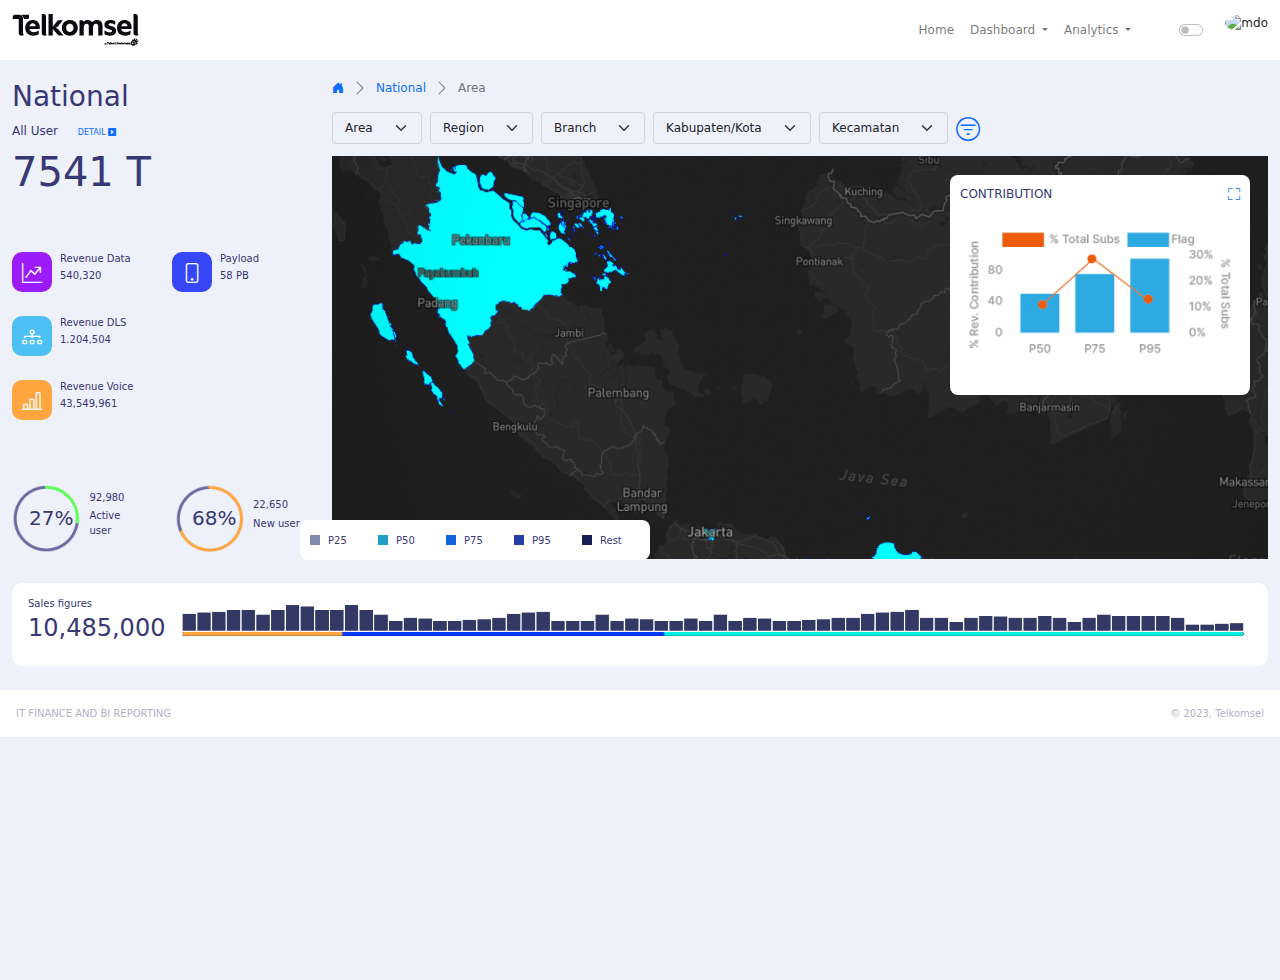
==== commit 24e06ead: "styling menu" ====
--- a/index.html
+++ b/index.html
@@ -50,26 +50,26 @@
         <div class="collapse navbar-collapse" id="navbarNavDropdown">
           <ul class="navbar-nav justify-content-end flex-grow-1 pe-3">
             <li class="nav-item">
-              <a class="nav-link active" aria-current="page" href="#">Home</a>
+              <a class="nav-link" aria-current="page" href="#">Home</a>
             </li>
             <li class="nav-item dropdown">
               <a class="nav-link dropdown-toggle" href="#" role="button" data-bs-toggle="dropdown" aria-expanded="false">
                Dashboard
               </a>
-              <ul class="dropdown-menu">
-                <li><a class="dropdown-item" href="#">Dashboard Menu 01</a></li>
-                <li><a class="dropdown-item" href="#">Dashboard Menu 02</a></li>
-                <li><a class="dropdown-item" href="#">Dashboard Menu 03</a></li>
+              <ul class="dropdown-menu text-small shadow bg-dark">
+                <li><a class="dropdown-item bg-dark" href="#">Dashboard Menu 01</a></li>
+                <li><a class="dropdown-item bg-dark" href="#">Dashboard Menu 02</a></li>
+                <li><a class="dropdown-item bg-dark" href="#">Dashboard Menu 03</a></li>
               </ul>
             </li>
             <li class="nav-item dropdown">
               <a class="nav-link dropdown-toggle" href="#" role="button" data-bs-toggle="dropdown" aria-expanded="false">
                Analytics
               </a>
-              <ul class="dropdown-menu">
-                <li><a class="dropdown-item" href="#">Analytics Menu 01</a></li>
-                <li><a class="dropdown-item" href="#">Analytics Menu 02</a></li>
-                <li><a class="dropdown-item" href="#">Analytics Menu 03</a></li>
+              <ul class="dropdown-menu text-small shadow bg-dark">
+                <li><a class="dropdown-item bg-dark" href="#">Analytics Menu 01</a></li>
+                <li><a class="dropdown-item bg-dark" href="#">Analytics Menu 02</a></li>
+                <li><a class="dropdown-item bg-dark" href="#">Analytics Menu 03</a></li>
               </ul>
             </li>
           </ul>
@@ -85,11 +85,11 @@
           <a href="#" class="d-block link-dark text-decoration-none dropdown-toggle my-dropdown-toggle" data-bs-toggle="dropdown" aria-expanded="false">
             <img src="https://github.com/mdo.png" alt="mdo" width="32" height="32" class="rounded-circle">
           </a>
-          <ul class="dropdown-menu text-small shadow user-drop">
-            <li><a class="dropdown-item" href="#">Settings</a></li>
-            <li><a class="dropdown-item" href="#">Profile</a></li>
+          <ul class="dropdown-menu text-small shadow user-drop bg-dark">
+            <li><a class="dropdown-item bg-dark" href="#">Settings</a></li>
+            <li><a class="dropdown-item bg-dark" href="#">Profile</a></li>
             <li><hr class="dropdown-divider"></li>
-            <li><a class="dropdown-item" href="#">Sign out</a></li>
+            <li><a class="dropdown-item bg-dark" href="#">Sign out</a></li>
           </ul>
         </div>
 
--- a/assets/css/custom.css
+++ b/assets/css/custom.css
@@ -61,6 +61,23 @@
   padding: 15px;
   color: #ffffff;
 }
+
+.dropdown-menu.bg-dark {
+  background-color: #05050F !important;
+  border-radius: 10px;
+  border: 1px solid #191932;
+  color: #6c757d;
+}
+
+.dropdown-item.bg-dark {
+  background-color: #05050F !important;
+  color: #6c757d;
+}
+
+.dropdown-item.bg-dark:focus,.dropdown-item.bg-dark:hover {
+  color:#ffffff;
+}
+
 
 .main-header .navbar-light {
   background: #ffffff !important;
@@ -94,7 +111,7 @@
   cursor: pointer;
   border-radius: 4px;
   margin-right: 2px;
-  opacity: 0.6;
+  opacity: 0.8;
   filter: invert(0.8);
 }
 
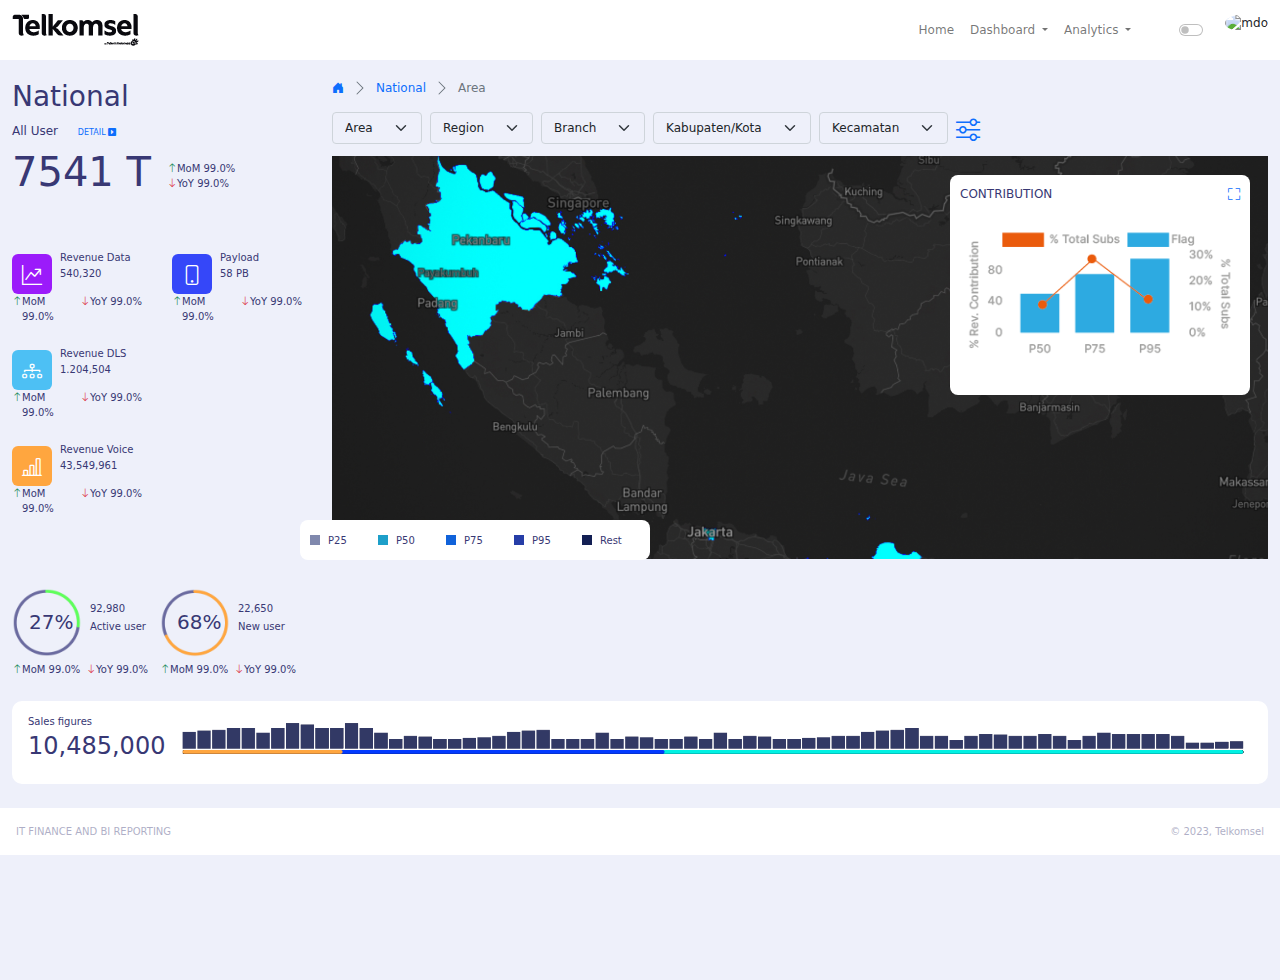
==== commit 5c475bd4: "tambah MoM YoY" ====
--- a/index.html
+++ b/index.html
@@ -109,13 +109,26 @@
             <div>All User
               <span class="ms-3 detail-link text-uppercase text-muted"><a href="#">detail <i class="bi bi-caret-right-square-fill"></i></span></a></span>
             </div>
-            <div class="mt-2"><h1>7541 T</h1></div>
+            <div class="d-inline-flex align-items-center mt-2">
+              <div class="me-3"><h1>7541 T</h1></div>
+              <div>
+                <div class="d-flex small">                    
+                  <i class="bi bi-arrow-up text-success"></i>
+                  <span class="small">MoM 99.0%</span>
+                </div>
+                <div class="d-flex small">                    
+                  <i class="bi bi-arrow-down text-danger"></i>
+                  <span class="small">YoY 99.0%</span>
+                </div>
+              </div> 
+            </div>
           </div>
 
               <div class="row">
                 <div class="col-md-6">
                 
-                <div class="d-flex align-items-center text-body-secondary pt-2 mb-3">
+                <div class="mb-4">
+                <div class="d-flex">
                   <div  class="b-icon-purple">
                     <i class="bi bi-graph-up-arrow"></i>
                   </div>
@@ -126,10 +139,22 @@
                   <span class="d-block text-gray-dark">
                     <h5>540,320</h5>
                   </span>
-                  </div>
-                </div>
-    
-                <div class="d-flex align-items-center text-body-secondary pt-2 mb-3">
+                  </div>              
+                </div>
+                <div class="rev-content">
+                  <div class="d-flex small">                    
+                    <i class="bi bi-arrow-up text-success"></i>
+                    <span class="small">MoM 99.0%</span>
+                  </div>
+                  <div class="d-flex small">                    
+                    <i class="bi bi-arrow-down text-danger"></i>
+                    <span class="small">YoY 99.0%</span>
+                  </div>
+                </div>   
+                </div>
+                
+                <div class="mb-4">
+                <div class="d-flex">
                   <div  class="b-icon-lightblue">
                     <i class="bi bi-diagram-3"></i>
                   </div>
@@ -142,8 +167,20 @@
                   </span>
                   </div>
                 </div>
+                <div class="rev-content">
+                  <div class="d-flex small">                    
+                    <i class="bi bi-arrow-up text-success"></i>
+                    <span class="small">MoM 99.0%</span>
+                  </div>
+                  <div class="d-flex small">                    
+                    <i class="bi bi-arrow-down text-danger"></i>
+                    <span class="small">YoY 99.0%</span>
+                  </div>
+                </div>
+               </div>
     
-                <div class="d-flex align-items-center text-body-secondary pt-2 mb-3">
+               <div class="mb-4">
+                <div class="d-flex">
                   <div  class="b-icon-orange">
                     <i class="bi bi-bar-chart-line"></i>
                   </div>
@@ -156,12 +193,24 @@
                   </span>
                   </div>
                 </div>
+                <div class="rev-content">
+                  <div class="d-flex small">                    
+                    <i class="bi bi-arrow-up text-success"></i>
+                    <span class="small">MoM 99.0%</span>
+                  </div>
+                  <div class="d-flex small">                    
+                    <i class="bi bi-arrow-down text-danger"></i>
+                    <span class="small">YoY 99.0%</span>
+                  </div>
+                </div>
+                </div>
 
                 </div>
 
                 <div class="col-md-6">
-
-                <div class="d-flex align-items-center text-body-secondary pt-2 mb-3">
+                
+                <div class="mb-4">
+                <div class="d-flex">
                   <div  class="b-icon-blue">
                     <i class="bi bi-phone"></i>
                   </div>
@@ -174,6 +223,17 @@
                   </span>
                   </div>
                 </div>
+                <div class="rev-content">
+                  <div class="d-flex small">                    
+                    <i class="bi bi-arrow-up text-success"></i>
+                    <span class="small">MoM 99.0%</span>
+                  </div>
+                  <div class="d-flex small">                    
+                    <i class="bi bi-arrow-down text-danger"></i>
+                    <span class="small">YoY 99.0%</span>
+                  </div>
+                </div>
+                </div>
 
               </div>
 
@@ -181,6 +241,7 @@
             
             <div class="rev-content pt-5">
             <!-- chart class masih inline karena nanti di repllace sama chart.js ya -->
+             <div>
               <div class="d-flex align-items-center text-body-secondary ">
                 <div class="cw-70">
                   <div>
@@ -192,6 +253,19 @@
                 </div>
                 <div class="ms-2 mt-2"><h5 class="mb-1 lh-sm">92,980</h5> <p class="small">Active user</p></div>
               </div>
+              <div class="rev-content mt-1">
+                <div class="d-flex small">                    
+                  <i class="bi bi-arrow-up text-success"></i>
+                  <span class="small">MoM 99.0%</span>
+                </div>
+                <div class="d-flex small">                    
+                  <i class="bi bi-arrow-down text-danger"></i>
+                  <span class="small">YoY 99.0%</span>
+                </div>
+              </div> 
+              </div>
+
+              <div>
               <div class="d-flex align-items-center text-body-secondary">
                 <div class="cw-70">
                   <div>
@@ -203,6 +277,17 @@
                 </div>
                 <div class="ms-2 mt-2"><h5 class="mb-1 lh-sm">22,650</h5> <p class="small">New user</p></div>
               </div>
+              <div class="rev-content mt-1">
+                <div class="d-flex small">                    
+                  <i class="bi bi-arrow-up text-success"></i>
+                  <span class="small">MoM 99.0%</span>
+                </div>
+                <div class="d-flex small">                    
+                  <i class="bi bi-arrow-down text-danger"></i>
+                  <span class="small">YoY 99.0%</span>
+                </div>
+              </div> 
+            </div>
 
           </div>
 
@@ -276,7 +361,7 @@
                   </select>
                   </div>
                   <div class="ms-2">
-                    <a href="#" data-bs-toggle="modal" data-bs-target="#viewfilter"><i class="bi bi-filter-circle add-query"></i></a>
+                    <a href="#" data-bs-toggle="modal" data-bs-target="#viewfilter"><i class="bi bi-sliders add-query"></i></a>
                   </div>
 
             </div>
--- a/assets/css/custom.css
+++ b/assets/css/custom.css
@@ -248,53 +248,56 @@
   -webkit-box-pack: justify;
   -ms-flex-pack: justify;
   justify-content: space-between;
-  grid-gap: 30px;
   grid-template-columns: 1fr 1fr;
   margin: 0 auto;
 }
 
 .b-icon-purple {
-  width: 60px;
-  height: 60px;
+  width: 40px;
+  height: 40px;
   background: #9B1BFA;
-  padding: 10px;
-  border-radius: 10px;
-  font-size: 30px;
+  padding: 6px;
+  border-radius: 6px;
+  font-size: 16px;
   text-align: center;
   color: #ffffff;
+  margin-top: 2px;
 }
 
 .b-icon-lightblue {
-  width: 60px;
-  height: 60px;
+  width: 40px;
+  height: 40px;
   background: #4DC0F4;
-  padding: 10px;
-  border-radius: 10px;
-  font-size: 30px;
+  padding: 6px;
+  border-radius: 6px;
+  font-size: 16px;
   text-align: center;
   color: #ffffff;
+  margin-top: 2px;
 }
 
 .b-icon-orange {
-  width: 60px;
-  height: 60px;
+  width: 40px;
+  height: 40px;
   background: #FFA63F;
-  padding: 10px;
-  border-radius: 10px;
-  font-size: 30px;
+  padding: 6px;
+  border-radius: 6px;
+  font-size: 16px;
   text-align: center;
   color: #ffffff;
+  margin-top: 2px;
 }
 
 .b-icon-blue {
-  width: 60px;
-  height: 60px;
+  width: 40px;
+  height: 40px;
   background: #3547F9;
-  padding: 10px;
-  border-radius: 10px;
-  font-size: 30px;
+  padding: 6px;
+  border-radius: 6px;
+  font-size: 16px;
   text-align: center;
   color: #ffffff;
+  margin-top: 2px;
 }
 
 .cw-70 {
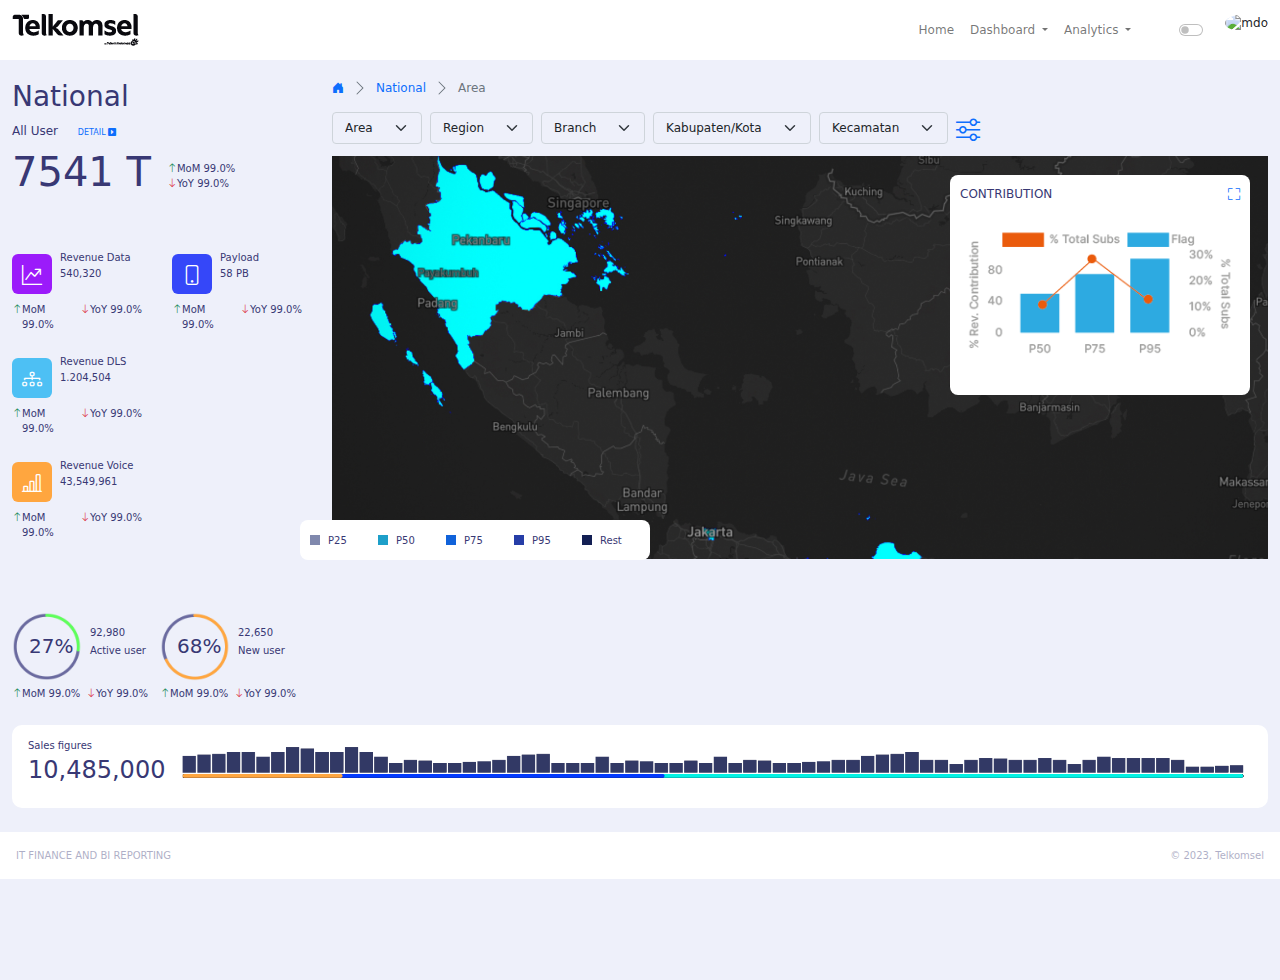
==== commit 31d78014: "res di 120% dan 150%" ====
--- a/index.html
+++ b/index.html
@@ -141,7 +141,7 @@
                   </span>
                   </div>              
                 </div>
-                <div class="rev-content">
+                <div class="MoMYoY">
                   <div class="d-flex small">                    
                     <i class="bi bi-arrow-up text-success"></i>
                     <span class="small">MoM 99.0%</span>
@@ -167,7 +167,7 @@
                   </span>
                   </div>
                 </div>
-                <div class="rev-content">
+                <div class="MoMYoY">
                   <div class="d-flex small">                    
                     <i class="bi bi-arrow-up text-success"></i>
                     <span class="small">MoM 99.0%</span>
@@ -193,7 +193,7 @@
                   </span>
                   </div>
                 </div>
-                <div class="rev-content">
+                <div class="MoMYoY">
                   <div class="d-flex small">                    
                     <i class="bi bi-arrow-up text-success"></i>
                     <span class="small">MoM 99.0%</span>
@@ -223,7 +223,7 @@
                   </span>
                   </div>
                 </div>
-                <div class="rev-content">
+                <div class="MoMYoY">
                   <div class="d-flex small">                    
                     <i class="bi bi-arrow-up text-success"></i>
                     <span class="small">MoM 99.0%</span>
@@ -253,7 +253,7 @@
                 </div>
                 <div class="ms-2 mt-2"><h5 class="mb-1 lh-sm">92,980</h5> <p class="small">Active user</p></div>
               </div>
-              <div class="rev-content mt-1">
+              <div class="MoMYoY mt-1">
                 <div class="d-flex small">                    
                   <i class="bi bi-arrow-up text-success"></i>
                   <span class="small">MoM 99.0%</span>
@@ -277,7 +277,7 @@
                 </div>
                 <div class="ms-2 mt-2"><h5 class="mb-1 lh-sm">22,650</h5> <p class="small">New user</p></div>
               </div>
-              <div class="rev-content mt-1">
+              <div class="MoMYoY mt-1">
                 <div class="d-flex small">                    
                   <i class="bi bi-arrow-up text-success"></i>
                   <span class="small">MoM 99.0%</span>
--- a/assets/css/custom.css
+++ b/assets/css/custom.css
@@ -252,6 +252,15 @@
   margin: 0 auto;
 }
 
+.MoMYoY {
+  display: grid;
+  -webkit-box-pack: justify;
+  -ms-flex-pack: justify;
+  justify-content: space-between;
+  grid-template-columns: 1fr 1fr;
+  margin: 0 auto;
+}
+
 .b-icon-purple {
   width: 40px;
   height: 40px;
@@ -370,6 +379,10 @@
   .legend-text {
     font-size: 10px;
   }
+  .MoMYoY {
+    margin: 8px 0px 0px 0px;
+  }
+  
   
 }
 
@@ -401,7 +414,9 @@
   .legend-text {
     font-size: 8px;
   }
-  
-}
-
-
+  .MoMYoY {
+    margin: 8px 0px 0px 0px;
+  }
+}
+
+
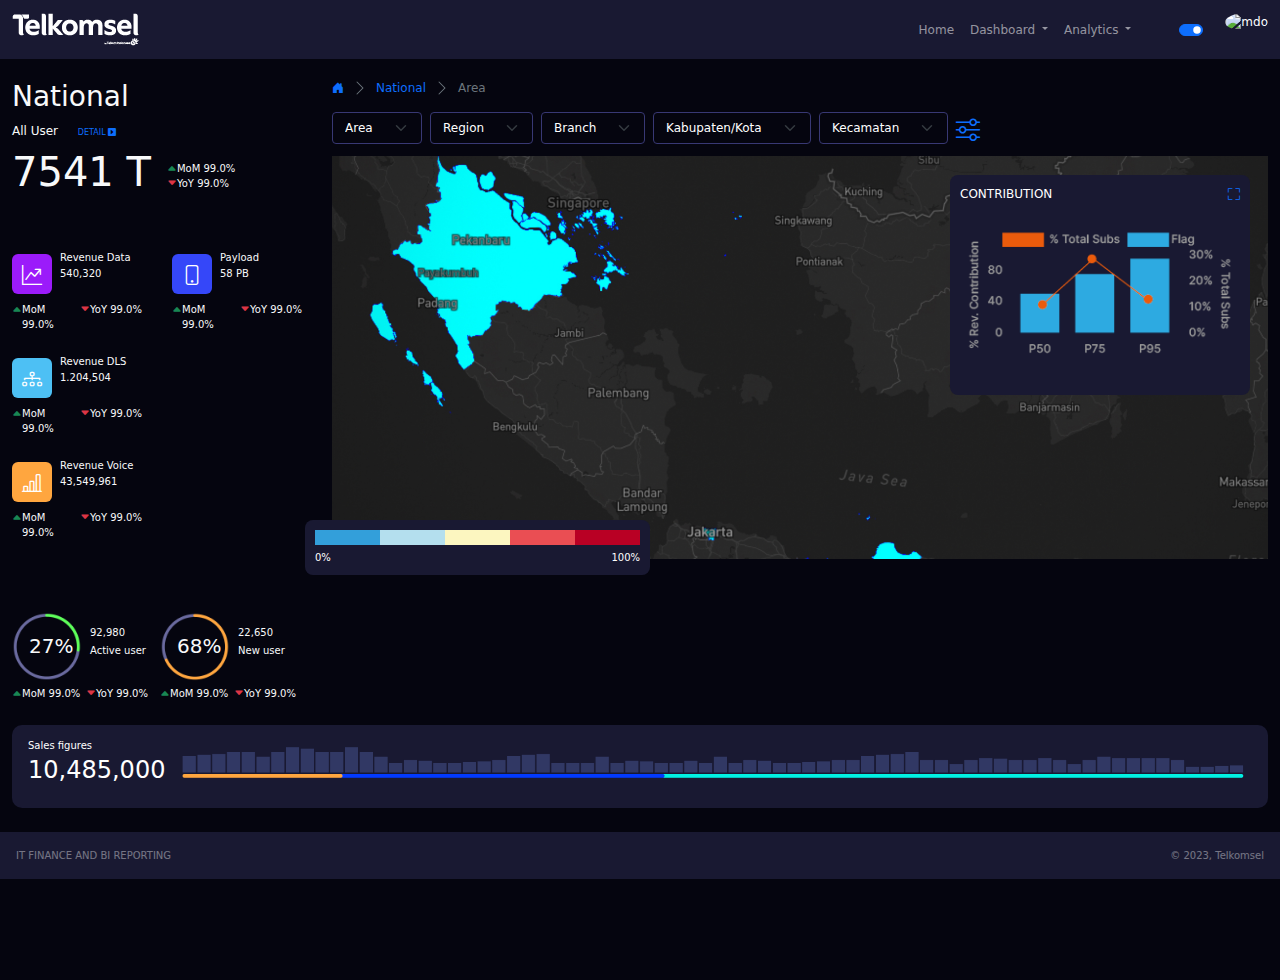
==== commit 23e998dd: "update legend" ====
--- a/index.html
+++ b/index.html
@@ -113,11 +113,11 @@
               <div class="me-3"><h1>7541 T</h1></div>
               <div>
                 <div class="d-flex small">                    
-                  <i class="bi bi-arrow-up text-success"></i>
+                  <i class="bi bi-caret-up-fill text-success"></i>
                   <span class="small">MoM 99.0%</span>
                 </div>
                 <div class="d-flex small">                    
-                  <i class="bi bi-arrow-down text-danger"></i>
+                  <i class="bi bi-caret-down-fill text-danger"></i>
                   <span class="small">YoY 99.0%</span>
                 </div>
               </div> 
@@ -143,11 +143,11 @@
                 </div>
                 <div class="MoMYoY">
                   <div class="d-flex small">                    
-                    <i class="bi bi-arrow-up text-success"></i>
+                    <i class="bi bi-caret-up-fill text-success"></i>
                     <span class="small">MoM 99.0%</span>
                   </div>
                   <div class="d-flex small">                    
-                    <i class="bi bi-arrow-down text-danger"></i>
+                    <i class="bi bi-caret-down-fill text-danger"></i>
                     <span class="small">YoY 99.0%</span>
                   </div>
                 </div>   
@@ -169,11 +169,11 @@
                 </div>
                 <div class="MoMYoY">
                   <div class="d-flex small">                    
-                    <i class="bi bi-arrow-up text-success"></i>
+                    <i class="bi bi-caret-up-fill text-success"></i>
                     <span class="small">MoM 99.0%</span>
                   </div>
                   <div class="d-flex small">                    
-                    <i class="bi bi-arrow-down text-danger"></i>
+                    <i class="bi bi-caret-down-fill text-danger"></i>
                     <span class="small">YoY 99.0%</span>
                   </div>
                 </div>
@@ -195,11 +195,11 @@
                 </div>
                 <div class="MoMYoY">
                   <div class="d-flex small">                    
-                    <i class="bi bi-arrow-up text-success"></i>
+                    <i class="bi bi-caret-up-fill text-success"></i>
                     <span class="small">MoM 99.0%</span>
                   </div>
                   <div class="d-flex small">                    
-                    <i class="bi bi-arrow-down text-danger"></i>
+                    <i class="bi bi-caret-down-fill text-danger"></i>
                     <span class="small">YoY 99.0%</span>
                   </div>
                 </div>
@@ -225,11 +225,11 @@
                 </div>
                 <div class="MoMYoY">
                   <div class="d-flex small">                    
-                    <i class="bi bi-arrow-up text-success"></i>
+                    <i class="bi bi-caret-up-fill text-success"></i>
                     <span class="small">MoM 99.0%</span>
                   </div>
                   <div class="d-flex small">                    
-                    <i class="bi bi-arrow-down text-danger"></i>
+                    <i class="bi bi-caret-down-fill text-danger"></i>
                     <span class="small">YoY 99.0%</span>
                   </div>
                 </div>
@@ -255,11 +255,11 @@
               </div>
               <div class="MoMYoY mt-1">
                 <div class="d-flex small">                    
-                  <i class="bi bi-arrow-up text-success"></i>
+                  <i class="bi bi-caret-up-fill text-success"></i>
                   <span class="small">MoM 99.0%</span>
                 </div>
                 <div class="d-flex small">                    
-                  <i class="bi bi-arrow-down text-danger"></i>
+                  <i class="bi bi-caret-down-fill text-danger"></i>
                   <span class="small">YoY 99.0%</span>
                 </div>
               </div> 
@@ -279,11 +279,11 @@
               </div>
               <div class="MoMYoY mt-1">
                 <div class="d-flex small">                    
-                  <i class="bi bi-arrow-up text-success"></i>
+                  <i class="bi bi-caret-up-fill text-success"></i>
                   <span class="small">MoM 99.0%</span>
                 </div>
                 <div class="d-flex small">                    
-                  <i class="bi bi-arrow-down text-danger"></i>
+                  <i class="bi bi-caret-down-fill text-danger"></i>
                   <span class="small">YoY 99.0%</span>
                 </div>
               </div> 
@@ -387,33 +387,19 @@
             </div>
 
             <!-- legend map -->
-            <div class="legend-map legend-content bg bg-dark">
-              <div class="d-flex align-items-center text-body-secondary">
-                <div  class="legend-box-color" style="background-color: #8088ad;">
-                </div>
-                <span class="legend-text ms-2">P25</span>
-              </div>
-              <div class="d-flex align-items-center text-body-secondary">
-                <div  class="legend-box-color" style="background-color: #1d9fc9;">
-                </div>
-                <span class="legend-text ms-2">P50</span>
-              </div>
-              <div class="d-flex align-items-center text-body-secondary">
-                <div  class="legend-box-color" style="background-color: #1062da;">
-                </div>
-                <span class="legend-text ms-2">P75</span>
-              </div>
-              <div class="d-flex align-items-center text-body-secondary">
-                <div  class="legend-box-color" style="background-color: #263da7;">
-                </div>
-                <span class="legend-text ms-2">P95</span>
-              </div>
-              <div class="d-flex align-items-center text-body-secondary">
-                <div  class="legend-box-color" style="background-color: #131f54;">
-                </div>
-                <span class="legend-text ms-2">Rest</span>
-              </div>
-            </div>
+            <div class="legend-map bg bg-dark">
+              <div class="d-inline-flex">
+                <div class="legend-box-scale" style="background-color: #339FDA;"></div>
+                <div  class="legend-box-scale" style="background-color: #B4DFEE;"></div>
+                <div  class="legend-box-scale" style="background-color: #FCF6C0;"></div>
+                <div  class="legend-box-scale" style="background-color: #EA4E53;"></div>
+                <div  class="legend-box-scale" style="background-color: #B90024;"></div>
+              </div>
+              <div class="legend-content">
+                <div class="text-start legend-text">0%</div>
+                <div class="text-end legend-text">100%</div>
+              </div>
+          </div>
 
           </div>
         </div>
--- a/assets/css/custom.css
+++ b/assets/css/custom.css
@@ -149,14 +149,21 @@
 }
 
 .legend-map {
-  width: 350px;
-  height: 40px;
   position: absolute;
   padding: 10px;
   border-color: #393B4C;
   border-radius: 8px;
   right: 880px;
-  top: 630px;
+  top: 600px;
+}
+
+.legend-map01 {
+  position: absolute;
+  padding: 10px;
+  border-color: #393B4C;
+  border-radius: 8px;
+  right: 950px;
+  top: 650px;
 }
 
 .legend-content {
@@ -165,13 +172,18 @@
   -ms-flex-pack: justify;
   justify-content: space-between;
   grid-gap: 10px;
-  grid-template-columns: 1fr 1fr 1fr 1fr 1fr;
+  grid-template-columns: 1fr 1fr;
   margin: 0 auto;
 }
 
 .legend-box-color {
   width: 10px;
   height: 10px;
+}
+
+.legend-box-scale {
+  width: 65px;
+  height: 15px;
 }
 
 .legend-text {
@@ -309,11 +321,152 @@
   margin-top: 2px;
 }
 
+.b-icon-top {
+  width: 39px;
+  height: 39px;
+  background: transparent;
+  border: 1px solid #6A6A9F;
+  padding: 4px;
+  border-radius: 6px;
+  font-size: 20px;
+  text-align: center;
+  color: #6A6A9F;
+  margin-top: 2px;
+  -webkit-text-stroke: 0.5px;
+}
+
 .cw-70 {
   width: 70px;
   height: 70px;
 }
 
+.top-chart-container {
+  display: grid;
+  -webkit-box-pack: justify;
+  -ms-flex-pack: justify;
+  justify-content: space-between;
+  grid-gap: 5px;
+  grid-template-columns: 1fr 1fr 1fr 1fr 1fr 1fr;
+  margin: 0 auto;
+}
+
+.top-chart-value {
+  font-size: 18px;
+  font-weight: 600;
+}
+
+.progress {
+  width: 100px;
+}
+
+.bg-light.progress {
+  background-color: #DBDFF1 !important;
+}
+
+.bg-dark.progress {
+  background-color: #25245D !important;
+}
+
+.bg-light.progress-bar {
+  background: linear-gradient(270deg, #8676FF 0%, #4DA1FF 96.35%) !important;
+}
+
+.bg-dark.progress-bar {
+  background: linear-gradient(270deg, #4DFFDF 0%, #4DA1FF 96.35%) !important;
+}
+
+.col-container {
+  display: grid;
+  -webkit-box-pack: justify;
+  -ms-flex-pack: justify;
+  justify-content: space-between;
+  grid-gap: 10px;
+  grid-template-columns: 1fr 1fr 1fr;
+  margin: 0 auto;
+}
+
+.b-value-01 {
+  background-color: #ce5b60;
+  width: 100%;
+  padding: 5px 9px;
+  border-radius: 10px;
+  text-align: center;
+  font-size: 20px;
+}
+
+.b-value-02 {
+  background-color: #f7b56f;
+  width: 100%;
+  padding: 5px 9px;
+  border-radius: 10px;
+  text-align: center;
+  font-size: 20px;
+}
+
+.b-value-03 {
+  background-color: #75b27f;
+  width: 100%;
+  padding: 5px 9px;
+  border-radius: 10px;
+  text-align: center;
+  font-size: 20px;
+}
+
+.b-value-04 {
+  background-color: #509164;
+  width: 100%;
+  padding: 5px 9px;
+  border-radius: 10px;
+  text-align: center;
+  font-size: 20px;
+}
+
+.filter-container {
+  display: grid;
+  -webkit-box-pack: justify;
+  -ms-flex-pack: justify;
+  justify-content: space-between;
+  grid-gap: 5px;
+  grid-template-columns: 1fr 1fr;
+}
+
+.btn-filter-map {
+  color: inherit;
+  font-size: 14px;
+  padding: 5px 15px;
+  border-radius: 20px;
+}
+
+.btn-filter-map:hover {
+  color: inherit;
+  background-color: #023AFF;
+}
+
+.btn-filter-map.active {
+  color: #ffffff;
+  background-color: #023AFF;
+}
+
+.table-blue {
+  background-color: #203764 !important;
+  color: #ffffff;
+}
+
+.table-nude {
+  background-color: #FCE4D6 !important;
+  color: #0F1D32;
+}
+
+.table-red {
+  background-color: #B90024 !important;
+  color: #ffffff;
+}
+
+.table-grey {
+  background-color: #EAEEF1 !important;
+  color: #0F1D32;
+}
+
 .footer-bg.bg-light {
   background-color: #ffffff !important;
   color: #383874;
@@ -322,6 +475,14 @@
 .footer-bg.bg-dark {
   background-color: #191932  !important;
   color: #ffffff;
+}
+
+.modal-footer {
+  border-top: none !important;
+}
+
+.img-responsive.img-center {
+  margin: 0 auto;
 }
 
 .copyright-text {
@@ -376,6 +537,10 @@
     right: 630px;
     top: 520px;
   }
+  .legend-map01 {
+    right: 700px;
+    top: 545px;
+  }
   .legend-text {
     font-size: 10px;
   }
@@ -406,10 +571,13 @@
     grid-template-columns: 1fr;
   }
   .legend-map {
-    width: 300px;
-    height: 35px;
-    right: 515px;
-    top: 455px;
+    height: 50px;
+    right: 470px;
+    top: 445px;
+  }
+  .legend-map01 {
+    right: 535px;
+    top: 480px;
   }
   .legend-text {
     font-size: 8px;
